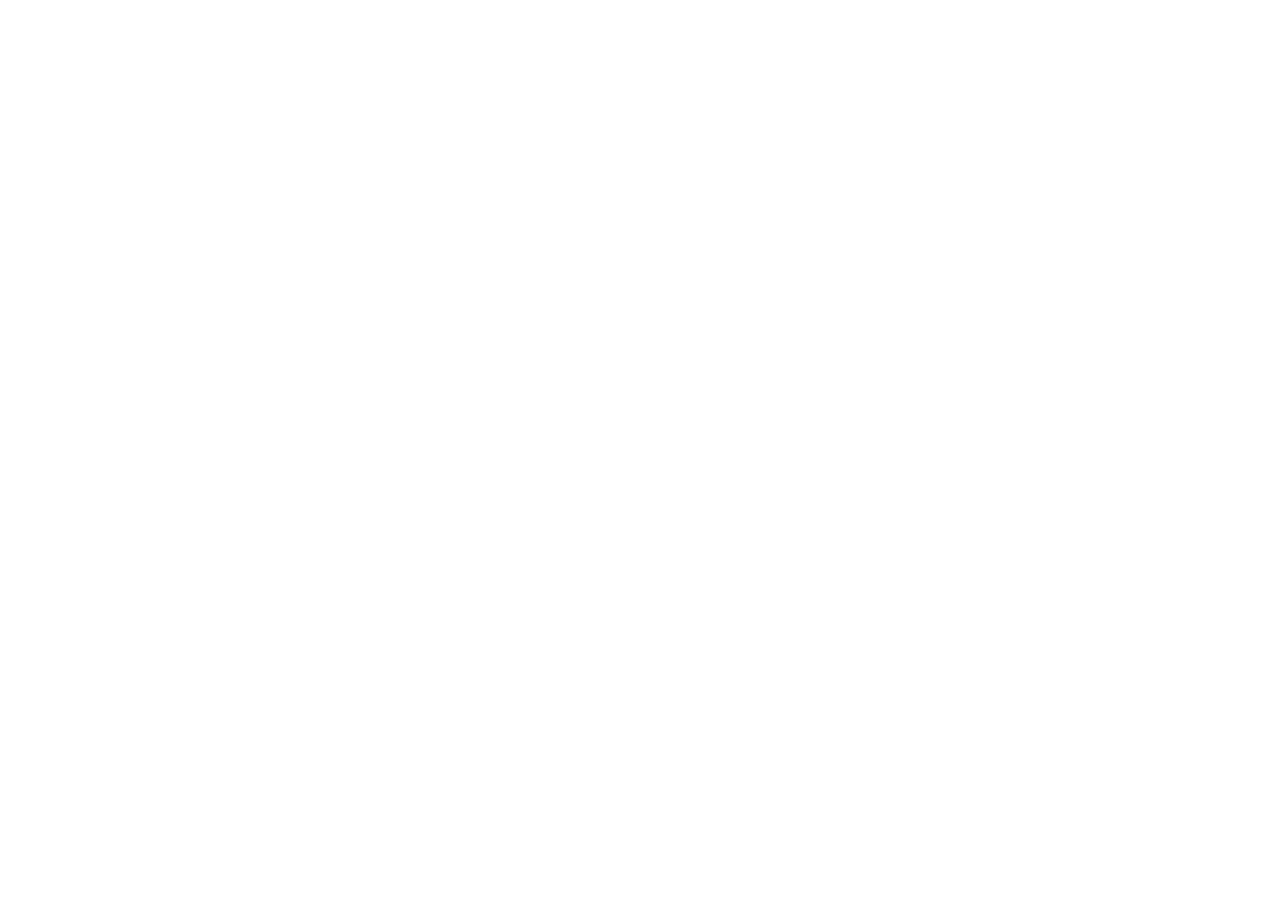
==== soljack/index.html @ 1dd8f04e "feat: add /soljack landing page" ====
<!doctype html>
<html lang="en" class="dark">
  <head>
    <meta charset="UTF-8" />
    <meta name="viewport" content="width=device-width, initial-scale=1" />
    <title>SolJack – Landing</title>
    <script type="module" crossorigin src="/Program Files/Git/soljack/assets/index-CnemPsSN.js"></script>
    <link rel="stylesheet" crossorigin href="/Program Files/Git/soljack/assets/index-BmXfqsQG.css">
  </head>
  <body class="bg-bg text-white">
    <div id="root"></div>
  </body>
</html>
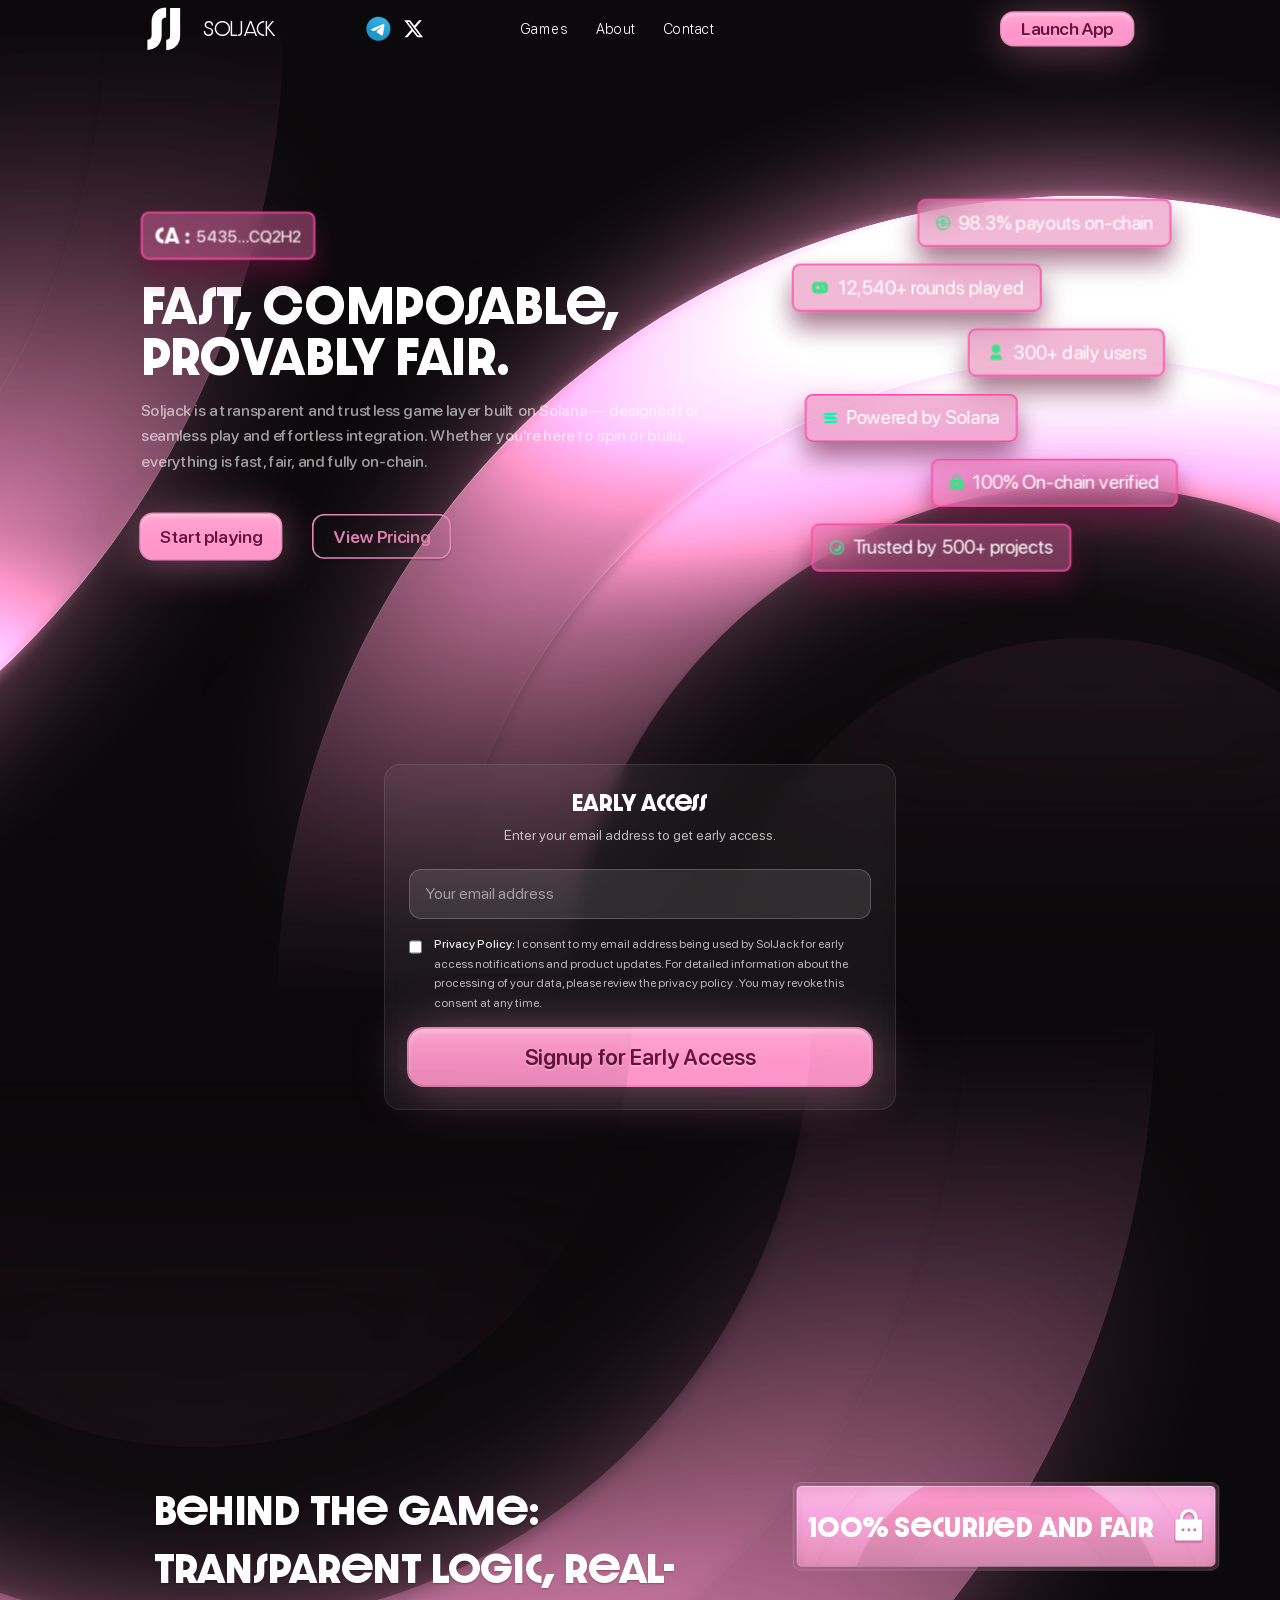
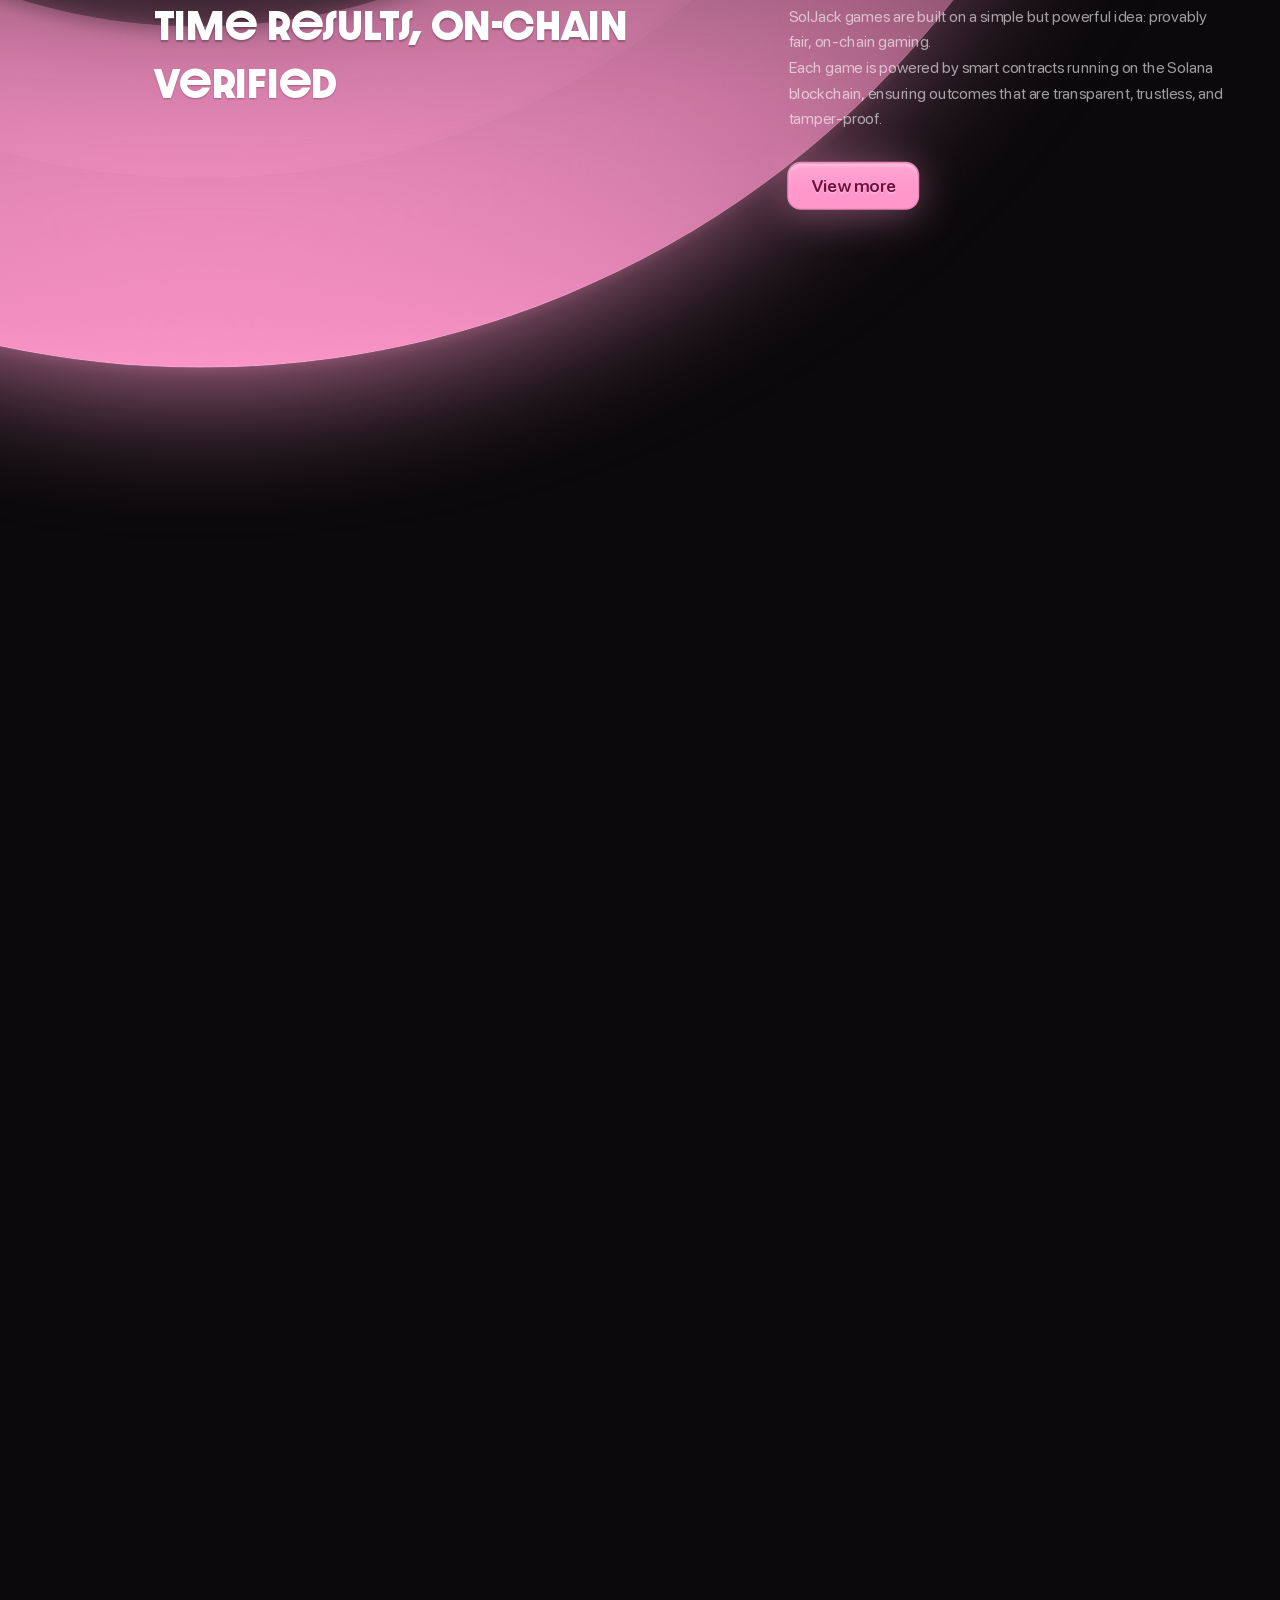
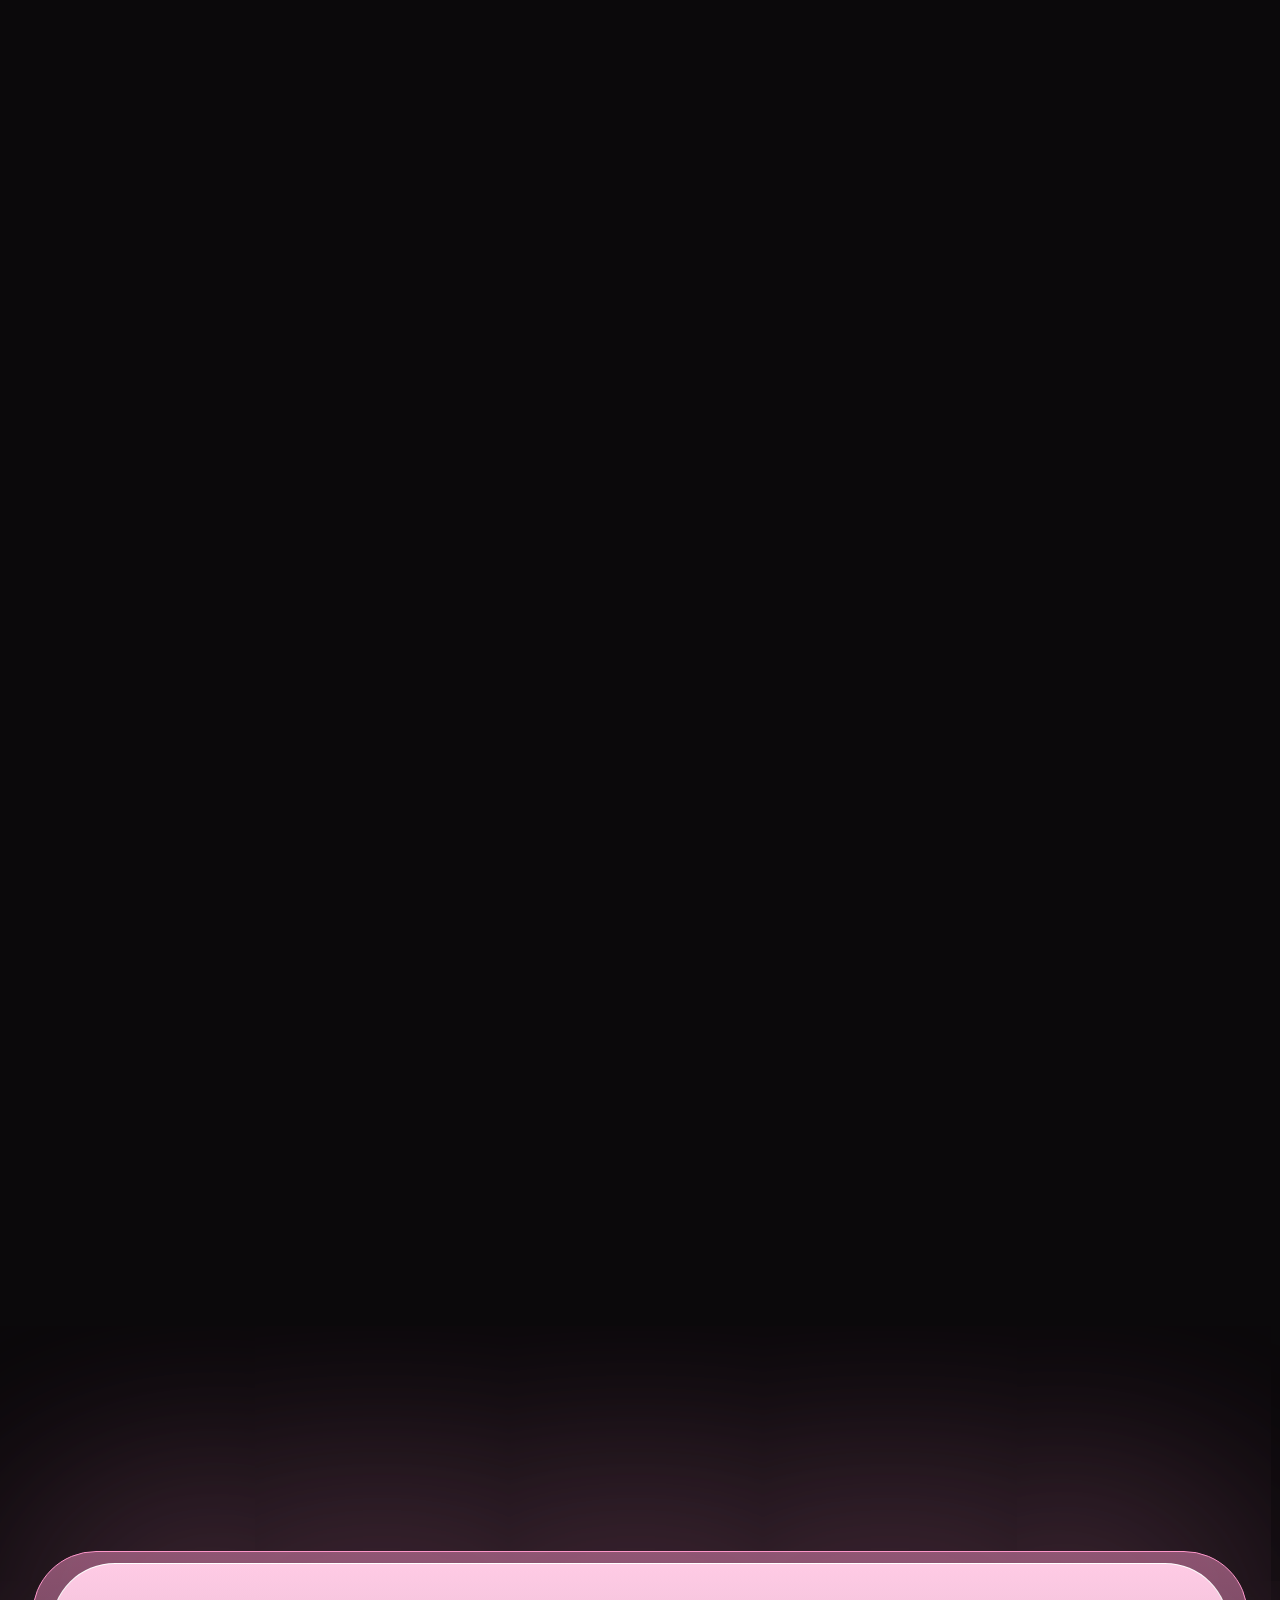
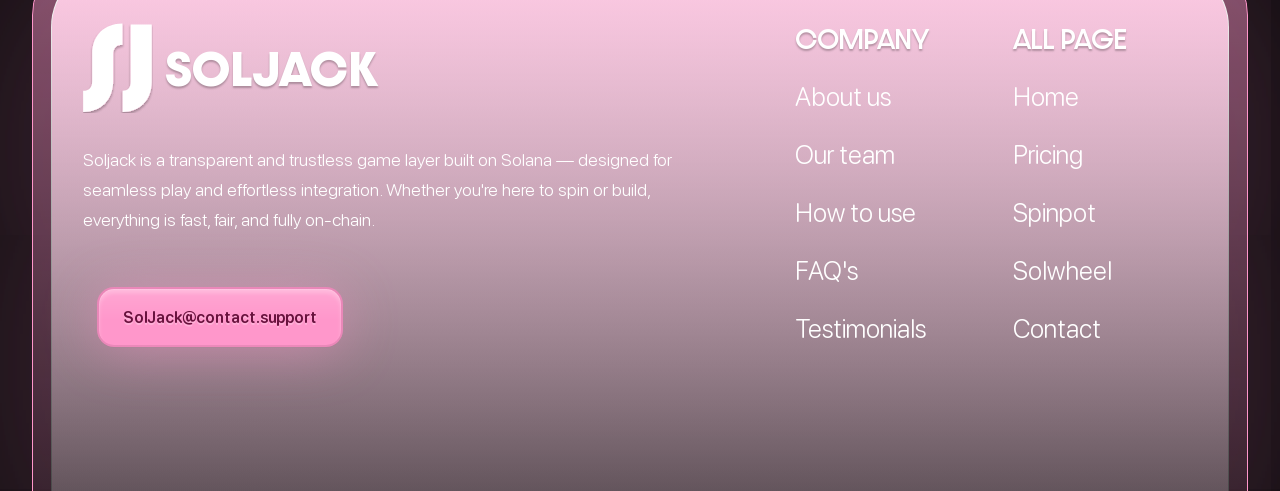
==== commit c83147d0: "fix: correct /soljack asset base path" ====
--- a/soljack/index.html
+++ b/soljack/index.html
@@ -4,8 +4,8 @@
     <meta charset="UTF-8" />
     <meta name="viewport" content="width=device-width, initial-scale=1" />
     <title>SolJack – Landing</title>
-    <script type="module" crossorigin src="/Program Files/Git/soljack/assets/index-CnemPsSN.js"></script>
-    <link rel="stylesheet" crossorigin href="/Program Files/Git/soljack/assets/index-BmXfqsQG.css">
+    <script type="module" crossorigin src="/soljack/assets/index-mHZWBbx3.js"></script>
+    <link rel="stylesheet" crossorigin href="/soljack/assets/index-CQrz8GDz.css">
   </head>
   <body class="bg-bg text-white">
     <div id="root"></div>
--- a/soljack/assets/index-CQrz8GDz.css
+++ b/soljack/assets/index-CQrz8GDz.css
@@ -0,0 +1 @@
+/*! tailwindcss v4.1.12 | MIT License | https://tailwindcss.com */@layer properties{@supports ((-webkit-hyphens:none) and (not (margin-trim:inline))) or ((-moz-orient:inline) and (not (color:rgb(from red r g b)))){*,:before,:after,::backdrop{--tw-translate-x:0;--tw-translate-y:0;--tw-translate-z:0;--tw-rotate-x:initial;--tw-rotate-y:initial;--tw-rotate-z:initial;--tw-skew-x:initial;--tw-skew-y:initial;--tw-space-y-reverse:0;--tw-border-style:solid;--tw-leading:initial;--tw-font-weight:initial;--tw-tracking:initial;--tw-shadow:0 0 #0000;--tw-shadow-color:initial;--tw-shadow-alpha:100%;--tw-inset-shadow:0 0 #0000;--tw-inset-shadow-color:initial;--tw-inset-shadow-alpha:100%;--tw-ring-color:initial;--tw-ring-shadow:0 0 #0000;--tw-inset-ring-color:initial;--tw-inset-ring-shadow:0 0 #0000;--tw-ring-inset:initial;--tw-ring-offset-width:0px;--tw-ring-offset-color:#fff;--tw-ring-offset-shadow:0 0 #0000;--tw-outline-style:solid;--tw-blur:initial;--tw-brightness:initial;--tw-contrast:initial;--tw-grayscale:initial;--tw-hue-rotate:initial;--tw-invert:initial;--tw-opacity:initial;--tw-saturate:initial;--tw-sepia:initial;--tw-drop-shadow:initial;--tw-drop-shadow-color:initial;--tw-drop-shadow-alpha:100%;--tw-drop-shadow-size:initial;--tw-backdrop-blur:initial;--tw-backdrop-brightness:initial;--tw-backdrop-contrast:initial;--tw-backdrop-grayscale:initial;--tw-backdrop-hue-rotate:initial;--tw-backdrop-invert:initial;--tw-backdrop-opacity:initial;--tw-backdrop-saturate:initial;--tw-backdrop-sepia:initial;--tw-duration:initial;--tw-ease:initial;--tw-scale-x:1;--tw-scale-y:1;--tw-scale-z:1}}}@layer theme{:root,:host{--font-sans:ui-sans-serif,system-ui,sans-serif,"Apple Color Emoji","Segoe UI Emoji","Segoe UI Symbol","Noto Color Emoji";--font-mono:ui-monospace,SFMono-Regular,Menlo,Monaco,Consolas,"Liberation Mono","Courier New",monospace;--color-red-400:oklch(70.4% .191 22.216);--color-red-500:oklch(63.7% .237 25.331);--color-blue-400:oklch(70.7% .165 254.624);--color-pink-100:oklch(94.8% .028 342.258);--color-pink-200:oklch(89.9% .061 343.231);--color-pink-300:oklch(82.3% .12 346.018);--color-pink-400:oklch(71.8% .202 349.761);--color-pink-500:oklch(65.6% .241 354.308);--color-gray-300:oklch(87.2% .01 258.338);--color-black:#000;--color-white:#fff;--spacing:.25rem;--container-lg:32rem;--container-7xl:80rem;--text-xs:.75rem;--text-xs--line-height:calc(1/.75);--text-sm:.875rem;--text-sm--line-height:calc(1.25/.875);--text-base:1rem;--text-base--line-height: 1.5 ;--text-lg:1.125rem;--text-lg--line-height:calc(1.75/1.125);--text-xl:1.25rem;--text-xl--line-height:calc(1.75/1.25);--font-weight-light:300;--font-weight-normal:400;--font-weight-medium:500;--font-weight-semibold:600;--font-weight-bold:700;--leading-tight:1.25;--leading-relaxed:1.625;--radius-lg:.5rem;--radius-xl:.75rem;--radius-2xl:1rem;--ease-out:cubic-bezier(0,0,.2,1);--ease-in-out:cubic-bezier(.4,0,.2,1);--animate-spin:spin 1s linear infinite;--blur-sm:8px;--blur-md:12px;--default-transition-duration:.15s;--default-transition-timing-function:cubic-bezier(.4,0,.2,1);--default-font-family:var(--font-sans);--default-mono-font-family:var(--font-mono)}}@layer base{*,:after,:before,::backdrop{box-sizing:border-box;border:0 solid;margin:0;padding:0}::file-selector-button{box-sizing:border-box;border:0 solid;margin:0;padding:0}html,:host{-webkit-text-size-adjust:100%;-moz-tab-size:4;-o-tab-size:4;tab-size:4;line-height:1.5;font-family:var(--default-font-family,ui-sans-serif,system-ui,sans-serif,"Apple Color Emoji","Segoe UI Emoji","Segoe UI Symbol","Noto Color Emoji");font-feature-settings:var(--default-font-feature-settings,normal);font-variation-settings:var(--default-font-variation-settings,normal);-webkit-tap-highlight-color:transparent}hr{height:0;color:inherit;border-top-width:1px}abbr:where([title]){-webkit-text-decoration:underline dotted;text-decoration:underline dotted}h1,h2,h3,h4,h5,h6{font-size:inherit;font-weight:inherit}a{color:inherit;-webkit-text-decoration:inherit;text-decoration:inherit}b,strong{font-weight:bolder}code,kbd,samp,pre{font-family:var(--default-mono-font-family,ui-monospace,SFMono-Regular,Menlo,Monaco,Consolas,"Liberation Mono","Courier New",monospace);font-feature-settings:var(--default-mono-font-feature-settings,normal);font-variation-settings:var(--default-mono-font-variation-settings,normal);font-size:1em}small{font-size:80%}sub,sup{vertical-align:baseline;font-size:75%;line-height:0;position:relative}sub{bottom:-.25em}sup{top:-.5em}table{text-indent:0;border-color:inherit;border-collapse:collapse}:-moz-focusring{outline:auto}progress{vertical-align:baseline}summary{display:list-item}ol,ul,menu{list-style:none}img,svg,video,canvas,audio,iframe,embed,object{vertical-align:middle;display:block}img,video{max-width:100%;height:auto}button,input,select,optgroup,textarea{font:inherit;font-feature-settings:inherit;font-variation-settings:inherit;letter-spacing:inherit;color:inherit;opacity:1;background-color:#0000;border-radius:0}::file-selector-button{font:inherit;font-feature-settings:inherit;font-variation-settings:inherit;letter-spacing:inherit;color:inherit;opacity:1;background-color:#0000;border-radius:0}:where(select:is([multiple],[size])) optgroup{font-weight:bolder}:where(select:is([multiple],[size])) optgroup option{padding-inline-start:20px}::file-selector-button{margin-inline-end:4px}::-moz-placeholder{opacity:1}::placeholder{opacity:1}@supports (not (-webkit-appearance:-apple-pay-button)) or (contain-intrinsic-size:1px){::-moz-placeholder{color:currentColor}::placeholder{color:currentColor}@supports (color:color-mix(in lab,red,red)){::-moz-placeholder{color:color-mix(in oklab,currentcolor 50%,transparent)}::placeholder{color:color-mix(in oklab,currentcolor 50%,transparent)}}}textarea{resize:vertical}::-webkit-search-decoration{-webkit-appearance:none}::-webkit-date-and-time-value{min-height:1lh;text-align:inherit}::-webkit-datetime-edit{display:inline-flex}::-webkit-datetime-edit-fields-wrapper{padding:0}::-webkit-datetime-edit{padding-block:0}::-webkit-datetime-edit-year-field{padding-block:0}::-webkit-datetime-edit-month-field{padding-block:0}::-webkit-datetime-edit-day-field{padding-block:0}::-webkit-datetime-edit-hour-field{padding-block:0}::-webkit-datetime-edit-minute-field{padding-block:0}::-webkit-datetime-edit-second-field{padding-block:0}::-webkit-datetime-edit-millisecond-field{padding-block:0}::-webkit-datetime-edit-meridiem-field{padding-block:0}::-webkit-calendar-picker-indicator{line-height:1}:-moz-ui-invalid{box-shadow:none}button,input:where([type=button],[type=reset],[type=submit]){-webkit-appearance:button;-moz-appearance:button;appearance:button}::file-selector-button{-webkit-appearance:button;-moz-appearance:button;appearance:button}::-webkit-inner-spin-button{height:auto}::-webkit-outer-spin-button{height:auto}[hidden]:where(:not([hidden=until-found])){display:none!important}}@layer components;@layer utilities{.pointer-events-none{pointer-events:none}.absolute{position:absolute}.fixed{position:fixed}.relative{position:relative}.inset-0{inset:calc(var(--spacing)*0)}.top-0{top:calc(var(--spacing)*0)}.top-1\/2{top:50%}.top-\[38\%\]{top:38%}.top-\[72px\]{top:72px}.right-0{right:calc(var(--spacing)*0)}.right-6{right:calc(var(--spacing)*6)}.left-0{left:calc(var(--spacing)*0)}.left-1\/2{left:50%}.left-6{left:calc(var(--spacing)*6)}.isolate{isolation:isolate}.-z-10{z-index:-10}.z-0{z-index:0}.z-10{z-index:10}.z-20{z-index:20}.z-40{z-index:40}.z-50{z-index:50}.z-60{z-index:60}.z-\[99998\]{z-index:99998}.z-\[99999\]{z-index:99999}.order-1{order:1}.order-2{order:2}.container{width:100%}@media (min-width:40rem){.container{max-width:40rem}}@media (min-width:48rem){.container{max-width:48rem}}@media (min-width:64rem){.container{max-width:64rem}}@media (min-width:80rem){.container{max-width:80rem}}@media (min-width:96rem){.container{max-width:96rem}}.mx-auto{margin-inline:auto}.mt-1{margin-top:calc(var(--spacing)*1)}.mt-2{margin-top:calc(var(--spacing)*2)}.mt-3{margin-top:calc(var(--spacing)*3)}.mt-4{margin-top:calc(var(--spacing)*4)}.mt-8{margin-top:calc(var(--spacing)*8)}.mt-12{margin-top:calc(var(--spacing)*12)}.mt-16{margin-top:calc(var(--spacing)*16)}.mt-\[80px\]{margin-top:80px}.mt-auto{margin-top:auto}.mb-0{margin-bottom:calc(var(--spacing)*0)}.mb-2{margin-bottom:calc(var(--spacing)*2)}.mb-3{margin-bottom:calc(var(--spacing)*3)}.mb-4{margin-bottom:calc(var(--spacing)*4)}.mb-6{margin-bottom:calc(var(--spacing)*6)}.mb-8{margin-bottom:calc(var(--spacing)*8)}.mb-\[26px\]{margin-bottom:26px}.ml-0{margin-left:calc(var(--spacing)*0)}.ml-\[80px\]{margin-left:80px}.block{display:block}.flex{display:flex}.grid{display:grid}.hidden{display:none}.inline-flex{display:inline-flex}.\!h-\[40px\]{height:40px!important}.h-0\.5{height:calc(var(--spacing)*.5)}.h-4{height:calc(var(--spacing)*4)}.h-5{height:calc(var(--spacing)*5)}.h-6{height:calc(var(--spacing)*6)}.h-8{height:calc(var(--spacing)*8)}.h-12{height:calc(var(--spacing)*12)}.h-\[36px\]{height:36px}.h-\[56px\]{height:56px}.h-\[60px\]{height:60px}.h-\[clamp\(28px\,5vw\,48px\)\]{height:clamp(28px,5vw,48px)}.h-auto{height:auto}.h-full{height:100%}.min-h-screen{min-height:100vh}.w-4{width:calc(var(--spacing)*4)}.w-5{width:calc(var(--spacing)*5)}.w-6{width:calc(var(--spacing)*6)}.w-12{width:calc(var(--spacing)*12)}.w-\[36px\]{width:36px}.w-\[218px\]{width:218px}.w-\[clamp\(28px\,5vw\,48px\)\]{width:clamp(28px,5vw,48px)}.w-auto{width:auto}.w-full{width:100%}.max-w-7xl{max-width:var(--container-7xl)}.max-w-\[807px\]{max-width:807px}.max-w-\[845px\]{max-width:845px}.max-w-\[1389px\]{max-width:1389px}.max-w-\[1400px\]{max-width:1400px}.max-w-\[1451px\]{max-width:1451px}.max-w-lg{max-width:var(--container-lg)}.max-w-none{max-width:none}.flex-1{flex:1}.flex-shrink-0,.shrink-0{flex-shrink:0}.-translate-x-1\/2{--tw-translate-x: -50% ;translate:var(--tw-translate-x)var(--tw-translate-y)}.-translate-x-2{--tw-translate-x:calc(var(--spacing)*-2);translate:var(--tw-translate-x)var(--tw-translate-y)}.-translate-x-4{--tw-translate-x:calc(var(--spacing)*-4);translate:var(--tw-translate-x)var(--tw-translate-y)}.-translate-x-6{--tw-translate-x:calc(var(--spacing)*-6);translate:var(--tw-translate-x)var(--tw-translate-y)}.-translate-x-8{--tw-translate-x:calc(var(--spacing)*-8);translate:var(--tw-translate-x)var(--tw-translate-y)}.translate-x-0{--tw-translate-x:calc(var(--spacing)*0);translate:var(--tw-translate-x)var(--tw-translate-y)}.translate-x-2{--tw-translate-x:calc(var(--spacing)*2);translate:var(--tw-translate-x)var(--tw-translate-y)}.translate-x-4{--tw-translate-x:calc(var(--spacing)*4);translate:var(--tw-translate-x)var(--tw-translate-y)}.translate-x-6{--tw-translate-x:calc(var(--spacing)*6);translate:var(--tw-translate-x)var(--tw-translate-y)}.translate-x-\[4px\]{--tw-translate-x:4px;translate:var(--tw-translate-x)var(--tw-translate-y)}.-translate-y-1\.5{--tw-translate-y:calc(var(--spacing)*-1.5);translate:var(--tw-translate-x)var(--tw-translate-y)}.-translate-y-1\/2{--tw-translate-y: -50% ;translate:var(--tw-translate-x)var(--tw-translate-y)}.-translate-y-full{--tw-translate-y:-100%;translate:var(--tw-translate-x)var(--tw-translate-y)}.translate-y-0{--tw-translate-y:calc(var(--spacing)*0);translate:var(--tw-translate-x)var(--tw-translate-y)}.translate-y-1\.5{--tw-translate-y:calc(var(--spacing)*1.5);translate:var(--tw-translate-x)var(--tw-translate-y)}.translate-y-12{--tw-translate-y:calc(var(--spacing)*12);translate:var(--tw-translate-x)var(--tw-translate-y)}.translate-y-\[2px\]{--tw-translate-y:2px;translate:var(--tw-translate-x)var(--tw-translate-y)}.translate-y-\[4px\]{--tw-translate-y:4px;translate:var(--tw-translate-x)var(--tw-translate-y)}.-rotate-45{rotate:-45deg}.rotate-45{rotate:45deg}.transform{transform:var(--tw-rotate-x,)var(--tw-rotate-y,)var(--tw-rotate-z,)var(--tw-skew-x,)var(--tw-skew-y,)}.transform-gpu{transform:translateZ(0)var(--tw-rotate-x,)var(--tw-rotate-y,)var(--tw-rotate-z,)var(--tw-skew-x,)var(--tw-skew-y,)}.animate-spin{animation:var(--animate-spin)}.cursor-pointer{cursor:pointer}.resize{resize:both}.grid-cols-1{grid-template-columns:repeat(1,minmax(0,1fr))}.grid-cols-2{grid-template-columns:repeat(2,minmax(0,1fr))}.flex-col{flex-direction:column}.flex-row{flex-direction:row}.flex-wrap{flex-wrap:wrap}.place-items-center{place-items:center}.items-center{align-items:center}.items-start{align-items:flex-start}.items-stretch{align-items:stretch}.justify-between{justify-content:space-between}.justify-center{justify-content:center}.justify-end{justify-content:flex-end}.justify-start{justify-content:flex-start}.gap-2{gap:calc(var(--spacing)*2)}.gap-3{gap:calc(var(--spacing)*3)}.gap-4{gap:calc(var(--spacing)*4)}.gap-6{gap:calc(var(--spacing)*6)}.gap-8{gap:calc(var(--spacing)*8)}.gap-\[5px\]{gap:5px}.gap-\[8px\]{gap:8px}.gap-\[10px\]{gap:10px}.gap-\[26px\]{gap:26px}.gap-\[60px\]{gap:60px}:where(.space-y-1>:not(:last-child)){--tw-space-y-reverse:0;margin-block-start:calc(calc(var(--spacing)*1)*var(--tw-space-y-reverse));margin-block-end:calc(calc(var(--spacing)*1)*calc(1 - var(--tw-space-y-reverse)))}:where(.space-y-4>:not(:last-child)){--tw-space-y-reverse:0;margin-block-start:calc(calc(var(--spacing)*4)*var(--tw-space-y-reverse));margin-block-end:calc(calc(var(--spacing)*4)*calc(1 - var(--tw-space-y-reverse)))}:where(.space-y-6>:not(:last-child)){--tw-space-y-reverse:0;margin-block-start:calc(calc(var(--spacing)*6)*var(--tw-space-y-reverse));margin-block-end:calc(calc(var(--spacing)*6)*calc(1 - var(--tw-space-y-reverse)))}.gap-x-4{-moz-column-gap:calc(var(--spacing)*4);column-gap:calc(var(--spacing)*4)}.gap-y-2{row-gap:calc(var(--spacing)*2)}.overflow-hidden{overflow:hidden}.overflow-visible{overflow:visible}.overflow-x-hidden{overflow-x:hidden}.\!rounded-\[15px\]{border-radius:15px!important}.rounded{border-radius:.25rem}.rounded-2xl{border-radius:var(--radius-2xl)}.rounded-\[10px\]{border-radius:10px}.rounded-\[12px\]{border-radius:12px}.rounded-\[14px\]{border-radius:14px}.rounded-\[15px\]{border-radius:15px}.rounded-\[20px\]{border-radius:20px}.rounded-\[32px\]{border-radius:32px}.rounded-full{border-radius:3.40282e38px}.rounded-lg{border-radius:var(--radius-lg)}.rounded-xl{border-radius:var(--radius-xl)}.border{border-style:var(--tw-border-style);border-width:1px}.border-2{border-style:var(--tw-border-style);border-width:2px}.border-t{border-top-style:var(--tw-border-style);border-top-width:1px}.border-\[rgba\(230\,134\,182\,1\)\]{border-color:#e686b6}.border-pink-500\/20{border-color:#f6339a33}@supports (color:color-mix(in lab,red,red)){.border-pink-500\/20{border-color:color-mix(in oklab,var(--color-pink-500)20%,transparent)}}.border-red-500\/20{border-color:#fb2c3633}@supports (color:color-mix(in lab,red,red)){.border-red-500\/20{border-color:color-mix(in oklab,var(--color-red-500)20%,transparent)}}.border-white\/10{border-color:#ffffff1a}@supports (color:color-mix(in lab,red,red)){.border-white\/10{border-color:color-mix(in oklab,var(--color-white)10%,transparent)}}.border-white\/20{border-color:#fff3}@supports (color:color-mix(in lab,red,red)){.border-white\/20{border-color:color-mix(in oklab,var(--color-white)20%,transparent)}}.border-white\/30{border-color:#ffffff4d}@supports (color:color-mix(in lab,red,red)){.border-white\/30{border-color:color-mix(in oklab,var(--color-white)30%,transparent)}}.bg-\[rgba\(255\,151\,203\,1\)\]{background-color:#ff97cb}.bg-black\/95{background-color:#000000f2}@supports (color:color-mix(in lab,red,red)){.bg-black\/95{background-color:color-mix(in oklab,var(--color-black)95%,transparent)}}.bg-pink-500\/10{background-color:#f6339a1a}@supports (color:color-mix(in lab,red,red)){.bg-pink-500\/10{background-color:color-mix(in oklab,var(--color-pink-500)10%,transparent)}}.bg-pink-500\/20{background-color:#f6339a33}@supports (color:color-mix(in lab,red,red)){.bg-pink-500\/20{background-color:color-mix(in oklab,var(--color-pink-500)20%,transparent)}}.bg-red-500\/10{background-color:#fb2c361a}@supports (color:color-mix(in lab,red,red)){.bg-red-500\/10{background-color:color-mix(in oklab,var(--color-red-500)10%,transparent)}}.bg-transparent{background-color:#0000}.bg-white{background-color:var(--color-white)}.bg-white\/5{background-color:#ffffff0d}@supports (color:color-mix(in lab,red,red)){.bg-white\/5{background-color:color-mix(in oklab,var(--color-white)5%,transparent)}}.bg-white\/10{background-color:#ffffff1a}@supports (color:color-mix(in lab,red,red)){.bg-white\/10{background-color:color-mix(in oklab,var(--color-white)10%,transparent)}}.bg-\[radial-gradient\(circle_at_center\,rgba\(255\,255\,255\,0\.06\)_0\%\,transparent_100\%\)\]{background-image:radial-gradient(circle,#ffffff0f,#0000)}.bg-cover{background-size:cover}.bg-center{background-position:50%}.object-contain{-o-object-fit:contain;object-fit:contain}.p-2{padding:calc(var(--spacing)*2)}.p-3{padding:calc(var(--spacing)*3)}.p-4{padding:calc(var(--spacing)*4)}.p-6{padding:calc(var(--spacing)*6)}.p-\[1px\]{padding:1px}.\!px-6{padding-inline:calc(var(--spacing)*6)!important}.px-4{padding-inline:calc(var(--spacing)*4)}.px-6{padding-inline:calc(var(--spacing)*6)}.px-\[21px\]{padding-inline:21px}.px-\[24px\]{padding-inline:24px}.\!py-0{padding-block:calc(var(--spacing)*0)!important}.py-3{padding-block:calc(var(--spacing)*3)}.py-4{padding-block:calc(var(--spacing)*4)}.py-8{padding-block:calc(var(--spacing)*8)}.py-16{padding-block:calc(var(--spacing)*16)}.py-\[13px\]{padding-block:13px}.pt-4{padding-top:calc(var(--spacing)*4)}.pt-\[clamp\(120px\,20vh\,200px\)\]{padding-top:clamp(120px,20vh,200px)}.pb-4{padding-bottom:calc(var(--spacing)*4)}.pb-16{padding-bottom:calc(var(--spacing)*16)}.pl-4{padding-left:calc(var(--spacing)*4)}.text-center{text-align:center}.font-\[\'Dazzle_Unicase\'\,ui-rounded\,system-ui\]{font-family:Dazzle Unicase,ui-rounded,system-ui}.font-\[\'Dazzle_Unicase\'\]{font-family:Dazzle Unicase}.font-\[\'SF_Pro_Rounded\'\,ui-rounded\,system-ui\]{font-family:SF Pro Rounded,ui-rounded,system-ui}.text-lg{font-size:var(--text-lg);line-height:var(--tw-leading,var(--text-lg--line-height))}.text-sm{font-size:var(--text-sm);line-height:var(--tw-leading,var(--text-sm--line-height))}.text-xl{font-size:var(--text-xl);line-height:var(--tw-leading,var(--text-xl--line-height))}.text-xs{font-size:var(--text-xs);line-height:var(--tw-leading,var(--text-xs--line-height))}.text-\[18px\]{font-size:18px}.text-\[20px\]{font-size:20px}.leading-8{--tw-leading:calc(var(--spacing)*8);line-height:calc(var(--spacing)*8)}.leading-\[1\.2\]{--tw-leading:1.2;line-height:1.2}.leading-\[20px\]{--tw-leading:20px;line-height:20px}.leading-none{--tw-leading:1;line-height:1}.leading-relaxed{--tw-leading:var(--leading-relaxed);line-height:var(--leading-relaxed)}.leading-tight{--tw-leading:var(--leading-tight);line-height:var(--leading-tight)}.font-\[700\]{--tw-font-weight:700;font-weight:700}.font-bold{--tw-font-weight:var(--font-weight-bold);font-weight:var(--font-weight-bold)}.font-light{--tw-font-weight:var(--font-weight-light);font-weight:var(--font-weight-light)}.font-medium{--tw-font-weight:var(--font-weight-medium);font-weight:var(--font-weight-medium)}.font-normal{--tw-font-weight:var(--font-weight-normal);font-weight:var(--font-weight-normal)}.font-semibold{--tw-font-weight:var(--font-weight-semibold);font-weight:var(--font-weight-semibold)}.tracking-\[-0\.006em\]{--tw-tracking:-.006em;letter-spacing:-.006em}.whitespace-nowrap{white-space:nowrap}.text-\[rgba\(159\,150\,255\,1\)\]{color:#9f96ff}.text-\[rgba\(173\,72\,185\,1\)\]{color:#ad48b9}.text-\[rgba\(222\,130\,176\,1\)\]{color:#de82b0}.text-current{color:currentColor}.text-pink-400{color:var(--color-pink-400)}.text-red-400{color:var(--color-red-400)}.text-white{color:var(--color-white)}.text-white\/60{color:#fff9}@supports (color:color-mix(in lab,red,red)){.text-white\/60{color:color-mix(in oklab,var(--color-white)60%,transparent)}}.text-white\/70{color:#ffffffb3}@supports (color:color-mix(in lab,red,red)){.text-white\/70{color:color-mix(in oklab,var(--color-white)70%,transparent)}}.text-white\/80{color:#fffc}@supports (color:color-mix(in lab,red,red)){.text-white\/80{color:color-mix(in oklab,var(--color-white)80%,transparent)}}.text-white\/90{color:#ffffffe6}@supports (color:color-mix(in lab,red,red)){.text-white\/90{color:color-mix(in oklab,var(--color-white)90%,transparent)}}.underline{text-decoration-line:underline}.placeholder-white\/50::-moz-placeholder{color:#ffffff80}.placeholder-white\/50::placeholder{color:#ffffff80}@supports (color:color-mix(in lab,red,red)){.placeholder-white\/50::-moz-placeholder{color:color-mix(in oklab,var(--color-white)50%,transparent)}.placeholder-white\/50::placeholder{color:color-mix(in oklab,var(--color-white)50%,transparent)}}.opacity-0{opacity:0}.opacity-25{opacity:.25}.opacity-60{opacity:.6}.opacity-75{opacity:.75}.opacity-90{opacity:.9}.opacity-100{opacity:1}.shadow-\[0px_1px_2px_rgba\(27\,28\,29\,0\.48\)\]{--tw-shadow:0px 1px 2px var(--tw-shadow-color,#1b1c1d7a);box-shadow:var(--tw-inset-shadow),var(--tw-inset-ring-shadow),var(--tw-ring-offset-shadow),var(--tw-ring-shadow),var(--tw-shadow)}.shadow-\[0px_4px_20px_rgba\(255\,151\,203\,0\.4\)\]{--tw-shadow:0px 4px 20px var(--tw-shadow-color,#ff97cb66);box-shadow:var(--tw-inset-shadow),var(--tw-inset-ring-shadow),var(--tw-ring-offset-shadow),var(--tw-ring-shadow),var(--tw-shadow)}.ring{--tw-ring-shadow:var(--tw-ring-inset,)0 0 0 calc(1px + var(--tw-ring-offset-width))var(--tw-ring-color,currentcolor);box-shadow:var(--tw-inset-shadow),var(--tw-inset-ring-shadow),var(--tw-ring-offset-shadow),var(--tw-ring-shadow),var(--tw-shadow)}.\[outline\:1\.5px_solid_rgba\(255\,255\,255\,0\.14\)\]{outline:1.5px solid #ffffff24}.outline{outline-style:var(--tw-outline-style);outline-width:1px}.outline-offset-\[-1px\]{outline-offset:-1px}.blur{--tw-blur:blur(8px);filter:var(--tw-blur,)var(--tw-brightness,)var(--tw-contrast,)var(--tw-grayscale,)var(--tw-hue-rotate,)var(--tw-invert,)var(--tw-saturate,)var(--tw-sepia,)var(--tw-drop-shadow,)}.drop-shadow-\[0_3px_20px_rgba\(0\,0\,0\,0\.25\)\]{--tw-drop-shadow-size:drop-shadow(0 3px 20px var(--tw-drop-shadow-color,#00000040));--tw-drop-shadow:var(--tw-drop-shadow-size);filter:var(--tw-blur,)var(--tw-brightness,)var(--tw-contrast,)var(--tw-grayscale,)var(--tw-hue-rotate,)var(--tw-invert,)var(--tw-saturate,)var(--tw-sepia,)var(--tw-drop-shadow,)}.filter{filter:var(--tw-blur,)var(--tw-brightness,)var(--tw-contrast,)var(--tw-grayscale,)var(--tw-hue-rotate,)var(--tw-invert,)var(--tw-saturate,)var(--tw-sepia,)var(--tw-drop-shadow,)}.backdrop-blur-md{--tw-backdrop-blur:blur(var(--blur-md));-webkit-backdrop-filter:var(--tw-backdrop-blur,)var(--tw-backdrop-brightness,)var(--tw-backdrop-contrast,)var(--tw-backdrop-grayscale,)var(--tw-backdrop-hue-rotate,)var(--tw-backdrop-invert,)var(--tw-backdrop-opacity,)var(--tw-backdrop-saturate,)var(--tw-backdrop-sepia,);backdrop-filter:var(--tw-backdrop-blur,)var(--tw-backdrop-brightness,)var(--tw-backdrop-contrast,)var(--tw-backdrop-grayscale,)var(--tw-backdrop-hue-rotate,)var(--tw-backdrop-invert,)var(--tw-backdrop-opacity,)var(--tw-backdrop-saturate,)var(--tw-backdrop-sepia,)}.backdrop-blur-sm{--tw-backdrop-blur:blur(var(--blur-sm));-webkit-backdrop-filter:var(--tw-backdrop-blur,)var(--tw-backdrop-brightness,)var(--tw-backdrop-contrast,)var(--tw-backdrop-grayscale,)var(--tw-backdrop-hue-rotate,)var(--tw-backdrop-invert,)var(--tw-backdrop-opacity,)var(--tw-backdrop-saturate,)var(--tw-backdrop-sepia,);backdrop-filter:var(--tw-backdrop-blur,)var(--tw-backdrop-brightness,)var(--tw-backdrop-contrast,)var(--tw-backdrop-grayscale,)var(--tw-backdrop-hue-rotate,)var(--tw-backdrop-invert,)var(--tw-backdrop-opacity,)var(--tw-backdrop-saturate,)var(--tw-backdrop-sepia,)}.transition-all{transition-property:all;transition-timing-function:var(--tw-ease,var(--default-transition-timing-function));transition-duration:var(--tw-duration,var(--default-transition-duration))}.transition-colors{transition-property:color,background-color,border-color,outline-color,text-decoration-color,fill,stroke,--tw-gradient-from,--tw-gradient-via,--tw-gradient-to;transition-timing-function:var(--tw-ease,var(--default-transition-timing-function));transition-duration:var(--tw-duration,var(--default-transition-duration))}.transition-opacity{transition-property:opacity;transition-timing-function:var(--tw-ease,var(--default-transition-timing-function));transition-duration:var(--tw-duration,var(--default-transition-duration))}.transition-transform{transition-property:transform,translate,scale,rotate;transition-timing-function:var(--tw-ease,var(--default-transition-timing-function));transition-duration:var(--tw-duration,var(--default-transition-duration))}.duration-200{--tw-duration:.2s;transition-duration:.2s}.duration-300{--tw-duration:.3s;transition-duration:.3s}.duration-500{--tw-duration:.5s;transition-duration:.5s}.duration-700{--tw-duration:.7s;transition-duration:.7s}.duration-1000{--tw-duration:1s;transition-duration:1s}.ease-in-out{--tw-ease:var(--ease-in-out);transition-timing-function:var(--ease-in-out)}.ease-out{--tw-ease:var(--ease-out);transition-timing-function:var(--ease-out)}.will-change-transform{will-change:transform}.select-none{-webkit-user-select:none;-moz-user-select:none;user-select:none}@media (hover:hover){.group-hover\:-translate-x-2:is(:where(.group):hover *){--tw-translate-x:calc(var(--spacing)*-2);translate:var(--tw-translate-x)var(--tw-translate-y)}.group-hover\:-translate-x-14:is(:where(.group):hover *){--tw-translate-x:calc(var(--spacing)*-14);translate:var(--tw-translate-x)var(--tw-translate-y)}.group-hover\:translate-x-2:is(:where(.group):hover *){--tw-translate-x:calc(var(--spacing)*2);translate:var(--tw-translate-x)var(--tw-translate-y)}.group-hover\:translate-x-3:is(:where(.group):hover *){--tw-translate-x:calc(var(--spacing)*3);translate:var(--tw-translate-x)var(--tw-translate-y)}.group-hover\:-translate-y-2:is(:where(.group):hover *){--tw-translate-y:calc(var(--spacing)*-2);translate:var(--tw-translate-x)var(--tw-translate-y)}.group-hover\:-translate-y-3:is(:where(.group):hover *){--tw-translate-y:calc(var(--spacing)*-3);translate:var(--tw-translate-x)var(--tw-translate-y)}.group-hover\:scale-102:is(:where(.group):hover *){--tw-scale-x:102%;--tw-scale-y:102%;--tw-scale-z:102%;scale:var(--tw-scale-x)var(--tw-scale-y)}.group-hover\:scale-105:is(:where(.group):hover *){--tw-scale-x:105%;--tw-scale-y:105%;--tw-scale-z:105%;scale:var(--tw-scale-x)var(--tw-scale-y)}.group-hover\:scale-110:is(:where(.group):hover *){--tw-scale-x:110%;--tw-scale-y:110%;--tw-scale-z:110%;scale:var(--tw-scale-x)var(--tw-scale-y)}.group-hover\:rotate-12:is(:where(.group):hover *){rotate:12deg}.group-hover\:bg-\[radial-gradient\(circle_at_center\,rgba\(255\,151\,203\,0\.12\)_0\%\,transparent_100\%\)\]:is(:where(.group):hover *){background-image:radial-gradient(circle,#ff97cb1f,#0000)}.group-hover\:text-pink-100:is(:where(.group):hover *){color:var(--color-pink-100)}.group-hover\:text-pink-200:is(:where(.group):hover *){color:var(--color-pink-200)}.group-hover\:text-pink-300:is(:where(.group):hover *){color:var(--color-pink-300)}.group-hover\:opacity-100:is(:where(.group):hover *){opacity:1}.group-hover\:shadow-\[0_20px_40px_rgba\(255\,151\,203\,0\.3\)\]:is(:where(.group):hover *){--tw-shadow:0 20px 40px var(--tw-shadow-color,#ff97cb4d);box-shadow:var(--tw-inset-shadow),var(--tw-inset-ring-shadow),var(--tw-ring-offset-shadow),var(--tw-ring-shadow),var(--tw-shadow)}.group-hover\:brightness-110:is(:where(.group):hover *){--tw-brightness:brightness(110%);filter:var(--tw-blur,)var(--tw-brightness,)var(--tw-contrast,)var(--tw-grayscale,)var(--tw-hue-rotate,)var(--tw-invert,)var(--tw-saturate,)var(--tw-sepia,)var(--tw-drop-shadow,)}.group-hover\:drop-shadow-\[0_2px_8px_rgba\(255\,151\,203\,0\.6\)\]:is(:where(.group):hover *){--tw-drop-shadow-size:drop-shadow(0 2px 8px var(--tw-drop-shadow-color,#ff97cb99));--tw-drop-shadow:var(--tw-drop-shadow-size);filter:var(--tw-blur,)var(--tw-brightness,)var(--tw-contrast,)var(--tw-grayscale,)var(--tw-hue-rotate,)var(--tw-invert,)var(--tw-saturate,)var(--tw-sepia,)var(--tw-drop-shadow,)}.group-hover\:drop-shadow-\[0_10px_20px_rgba\(255\,151\,203\,0\.4\)\]:is(:where(.group):hover *){--tw-drop-shadow-size:drop-shadow(0 10px 20px var(--tw-drop-shadow-color,#ff97cb66));--tw-drop-shadow:var(--tw-drop-shadow-size);filter:var(--tw-blur,)var(--tw-brightness,)var(--tw-contrast,)var(--tw-grayscale,)var(--tw-hue-rotate,)var(--tw-invert,)var(--tw-saturate,)var(--tw-sepia,)var(--tw-drop-shadow,)}.hover\:translate-x-2:hover{--tw-translate-x:calc(var(--spacing)*2);translate:var(--tw-translate-x)var(--tw-translate-y)}.hover\:-translate-y-1:hover{--tw-translate-y:calc(var(--spacing)*-1);translate:var(--tw-translate-x)var(--tw-translate-y)}.hover\:-translate-y-2:hover{--tw-translate-y:calc(var(--spacing)*-2);translate:var(--tw-translate-x)var(--tw-translate-y)}.hover\:scale-105:hover{--tw-scale-x:105%;--tw-scale-y:105%;--tw-scale-z:105%;scale:var(--tw-scale-x)var(--tw-scale-y)}.hover\:scale-110:hover{--tw-scale-x:110%;--tw-scale-y:110%;--tw-scale-z:110%;scale:var(--tw-scale-x)var(--tw-scale-y)}.hover\:gap-8:hover{gap:calc(var(--spacing)*8)}.hover\:border-pink-400:hover{border-color:var(--color-pink-400)}.hover\:bg-pink-500\/10:hover{background-color:#f6339a1a}@supports (color:color-mix(in lab,red,red)){.hover\:bg-pink-500\/10:hover{background-color:color-mix(in oklab,var(--color-pink-500)10%,transparent)}}.hover\:bg-white\/10:hover{background-color:#ffffff1a}@supports (color:color-mix(in lab,red,red)){.hover\:bg-white\/10:hover{background-color:color-mix(in oklab,var(--color-white)10%,transparent)}}.hover\:text-blue-400:hover{color:var(--color-blue-400)}.hover\:text-gray-300:hover{color:var(--color-gray-300)}.hover\:text-pink-100:hover{color:var(--color-pink-100)}.hover\:text-pink-200:hover{color:var(--color-pink-200)}.hover\:text-pink-300:hover{color:var(--color-pink-300)}.hover\:shadow-2xl:hover{--tw-shadow:0 25px 50px -12px var(--tw-shadow-color,#00000040);box-shadow:var(--tw-inset-shadow),var(--tw-inset-ring-shadow),var(--tw-ring-offset-shadow),var(--tw-ring-shadow),var(--tw-shadow)}.hover\:shadow-\[0_10px_30px_rgba\(255\,151\,203\,0\.3\)\]:hover{--tw-shadow:0 10px 30px var(--tw-shadow-color,#ff97cb4d);box-shadow:var(--tw-inset-shadow),var(--tw-inset-ring-shadow),var(--tw-ring-offset-shadow),var(--tw-ring-shadow),var(--tw-shadow)}.hover\:shadow-\[0_15px_40px_rgba\(255\,151\,203\,0\.4\)\]:hover{--tw-shadow:0 15px 40px var(--tw-shadow-color,#ff97cb66);box-shadow:var(--tw-inset-shadow),var(--tw-inset-ring-shadow),var(--tw-ring-offset-shadow),var(--tw-ring-shadow),var(--tw-shadow)}.hover\:shadow-lg:hover{--tw-shadow:0 10px 15px -3px var(--tw-shadow-color,#0000001a),0 4px 6px -4px var(--tw-shadow-color,#0000001a);box-shadow:var(--tw-inset-shadow),var(--tw-inset-ring-shadow),var(--tw-ring-offset-shadow),var(--tw-ring-shadow),var(--tw-shadow)}.hover\:shadow-pink-500\/25:hover{--tw-shadow-color:#f6339a40}@supports (color:color-mix(in lab,red,red)){.hover\:shadow-pink-500\/25:hover{--tw-shadow-color:color-mix(in oklab,color-mix(in oklab,var(--color-pink-500)25%,transparent)var(--tw-shadow-alpha),transparent)}}.hover\:shadow-pink-500\/50:hover{--tw-shadow-color:#f6339a80}@supports (color:color-mix(in lab,red,red)){.hover\:shadow-pink-500\/50:hover{--tw-shadow-color:color-mix(in oklab,color-mix(in oklab,var(--color-pink-500)50%,transparent)var(--tw-shadow-alpha),transparent)}}.hover\:brightness-110:hover{--tw-brightness:brightness(110%);filter:var(--tw-blur,)var(--tw-brightness,)var(--tw-contrast,)var(--tw-grayscale,)var(--tw-hue-rotate,)var(--tw-invert,)var(--tw-saturate,)var(--tw-sepia,)var(--tw-drop-shadow,)}.hover\:brightness-125:hover{--tw-brightness:brightness(125%);filter:var(--tw-blur,)var(--tw-brightness,)var(--tw-contrast,)var(--tw-grayscale,)var(--tw-hue-rotate,)var(--tw-invert,)var(--tw-saturate,)var(--tw-sepia,)var(--tw-drop-shadow,)}}.focus\:border-transparent:focus{border-color:#0000}.focus\:ring-2:focus{--tw-ring-shadow:var(--tw-ring-inset,)0 0 0 calc(2px + var(--tw-ring-offset-width))var(--tw-ring-color,currentcolor);box-shadow:var(--tw-inset-shadow),var(--tw-inset-ring-shadow),var(--tw-ring-offset-shadow),var(--tw-ring-shadow),var(--tw-shadow)}.focus\:ring-pink-400:focus{--tw-ring-color:var(--color-pink-400)}.focus\:outline-none:focus{--tw-outline-style:none;outline-style:none}.active\:translate-y-\[1px\]:active{--tw-translate-y:1px;translate:var(--tw-translate-x)var(--tw-translate-y)}.active\:scale-100:active{--tw-scale-x:100%;--tw-scale-y:100%;--tw-scale-z:100%;scale:var(--tw-scale-x)var(--tw-scale-y)}.disabled\:cursor-not-allowed:disabled{cursor:not-allowed}.disabled\:opacity-50:disabled{opacity:.5}@media (min-width:40rem){.sm\:mt-5{margin-top:calc(var(--spacing)*5)}.sm\:mt-\[50px\]{margin-top:50px}.sm\:mb-6{margin-bottom:calc(var(--spacing)*6)}.sm\:h-6{height:calc(var(--spacing)*6)}.sm\:w-6{width:calc(var(--spacing)*6)}.sm\:w-auto{width:auto}.sm\:max-w-\[161px\]{max-width:161px}.sm\:grid-cols-2{grid-template-columns:repeat(2,minmax(0,1fr))}.sm\:flex-row{flex-direction:row}.sm\:gap-6{gap:calc(var(--spacing)*6)}.sm\:gap-\[39px\]{gap:39px}.sm\:p-6{padding:calc(var(--spacing)*6)}.sm\:px-6{padding-inline:calc(var(--spacing)*6)}.sm\:pl-6{padding-left:calc(var(--spacing)*6)}}@media (min-width:48rem){.md\:mt-\[120px\]{margin-top:120px}.md\:gap-5{gap:calc(var(--spacing)*5)}.md\:gap-6{gap:calc(var(--spacing)*6)}.md\:py-24{padding-block:calc(var(--spacing)*24)}.md\:text-\[22px\]{font-size:22px}.md\:text-\[24px\]{font-size:24px}}@media (min-width:64rem){.lg\:order-1{order:1}.lg\:order-2{order:2}.lg\:mt-4{margin-top:calc(var(--spacing)*4)}.lg\:mt-20{margin-top:calc(var(--spacing)*20)}.lg\:mt-\[23px\]{margin-top:23px}.lg\:mt-\[54px\]{margin-top:54px}.lg\:mt-\[82px\]{margin-top:82px}.lg\:mt-\[160px\]{margin-top:160px}.lg\:mb-0{margin-bottom:calc(var(--spacing)*0)}.lg\:mb-\[30px\]{margin-bottom:30px}.lg\:mb-\[32px\]{margin-bottom:32px}.lg\:mb-\[48px\]{margin-bottom:48px}.lg\:-ml-12{margin-left:calc(var(--spacing)*-12)}.lg\:ml-\[16px\]{margin-left:16px}.lg\:block{display:block}.lg\:flex{display:flex}.lg\:hidden{display:none}.lg\:max-w-\[525px\]{max-width:525px}.lg\:max-w-\[544px\]{max-width:544px}.lg\:max-w-\[650px\]{max-width:650px}.lg\:max-w-\[660px\]{max-width:660px}.lg\:max-w-\[713px\]{max-width:713px}.lg\:max-w-\[782px\]{max-width:782px}.lg\:grid-cols-4{grid-template-columns:repeat(4,minmax(0,1fr))}.lg\:grid-cols-\[65\%_35\%\]{grid-template-columns:65% 35%}.lg\:grid-cols-\[713px_544px\]{grid-template-columns:713px 544px}.lg\:flex-row{flex-direction:row}.lg\:gap-0{gap:calc(var(--spacing)*0)}.lg\:gap-6{gap:calc(var(--spacing)*6)}.lg\:gap-8{gap:calc(var(--spacing)*8)}.lg\:gap-10{gap:calc(var(--spacing)*10)}.lg\:gap-\[50px\]{gap:50px}.lg\:gap-\[54px\]{gap:54px}.lg\:justify-self-end{justify-self:flex-end}.lg\:p-8{padding:calc(var(--spacing)*8)}.lg\:px-8{padding-inline:calc(var(--spacing)*8)}.lg\:py-\[100px\]{padding-block:100px}.lg\:py-\[140px\]{padding-block:140px}.lg\:pb-6{padding-bottom:calc(var(--spacing)*6)}.lg\:text-base{font-size:var(--text-base);line-height:var(--tw-leading,var(--text-base--line-height))}}@media (min-width:80rem){.xl\:flex{display:flex}.xl\:hidden{display:none}.xl\:gap-\[40px\]{gap:40px}.xl\:gap-\[80px\]{gap:80px}}}@font-face{font-family:Dazzle Unicase;src:url(/soljack/assets/DazzleUnicase-Light-BWvjdmUr.woff2)format("woff2");font-weight:300;font-style:normal;font-display:swap}@font-face{font-family:Dazzle Unicase;src:url(/soljack/assets/DazzleUnicase-Medium-Dh09CUAS.woff2)format("woff2");font-weight:500;font-style:normal;font-display:swap}@font-face{font-family:Dazzle Unicase;src:url(/soljack/assets/DazzleUnicase-Thin-BuVKwrFm.woff2)format("woff2");font-weight:100;font-style:normal;font-display:swap}@font-face{font-family:Dazzle Unicase;src:url(/soljack/assets/DazzleUnicase-Bold-Dx8mlKP7.woff2)format("woff2");font-weight:700;font-style:normal;font-display:swap}@font-face{font-family:SF Pro Rounded;src:url(/soljack/assets/SFProRounded-Regular-BU31M6sq.woff2)format("woff2");font-weight:400;font-style:normal;font-display:swap}@font-face{font-family:SF Pro Rounded;src:url(/soljack/assets/SFProRounded-Medium-Cwa6Zkra.woff2)format("woff2");font-weight:500;font-style:normal;font-display:swap}@font-face{font-family:SF Pro Rounded;src:url(/soljack/assets/SFProRounded-Semibold-5s_1AUIM.woff2)format("woff2");font-weight:600;font-style:normal;font-display:swap}@font-face{font-family:SF Pro Rounded;src:url(/soljack/assets/SFProRounded-Bold-CI5a4RMY.woff2)format("woff2");font-weight:700;font-style:normal;font-display:swap}@font-face{font-family:SF Pro Rounded;src:url(/soljack/assets/SFProRounded-Black-BwBQ_6aV.woff2)format("woff2");font-weight:900;font-style:normal;font-display:swap}@font-face{font-family:SF Pro Rounded;src:url(/soljack/assets/SFProRounded-Light-4EZKwFRe.woff2)format("woff2");font-weight:300;font-style:normal;font-display:swap}@font-face{font-family:SF Pro Rounded;src:url(/soljack/assets/SFProRounded-Thin-D4mDHqHc.woff2)format("woff2");font-weight:100;font-style:normal;font-display:swap}@font-face{font-family:SF Pro Rounded;src:url(/soljack/assets/SFProRounded-Ultralight-BX2naY1Q.woff2)format("woff2");font-weight:200;font-style:normal;font-display:swap}@font-face{font-family:SF Pro Rounded;src:url(/soljack/assets/SFProRounded-Heavy-C7pqmoWa.woff2)format("woff2");font-weight:800;font-style:normal;font-display:swap}.font-dazzle{font-family:Dazzle Unicase,Dela Gothic One,system-ui,sans-serif}.font-rounded{font-family:SF Pro Rounded,system-ui,sans-serif}html,body{font-synthesis-weight:none;font-variant-ligatures:none}:root{--bg:11 9 11;--surface:22 17 22;--border:255 255 255;--primary:255 151 203;--primary-fg:0 0 0;--text:255 255 255;--text-muted-a:.6;--shadow-btn:0 5px 53.8px #ff97cb75,0 0 0 2px #e686b6,0 1px 2px #1b1c1d7a,inset 0 4px 4px #ffffff40;--shadow-badge:0 19px 31.9px #68123d96;--badge-blur:18.3px}html.dark body{background:rgb(var(--bg));color:rgb(var(--text))}.stage{margin-inline:auto;padding-inline:24px}.stage-hero{max-width:1459px}.stage-md{max-width:1451px}.vpad-xl{padding-top:140px;padding-bottom:160px}.vpad-lg{padding-top:120px;padding-bottom:140px}.vgap-lg{row-gap:80px}.glass-badge{box-shadow:var(--shadow-badge);-webkit-backdrop-filter:blur(var(--badge-blur));backdrop-filter:blur(var(--badge-blur));background:#e064a280;border:2px solid #ff47a3}.glow-button{box-shadow:var(--shadow-btn)}.tracking-fgm{letter-spacing:-.006em}*{-webkit-font-smoothing:antialiased;-moz-osx-font-smoothing:grayscale}body{font-family:SF Pro Rounded,Nunito,system-ui,sans-serif}.h1-dazzle{font-family:Dazzle Unicase,Dela Gothic One,system-ui,sans-serif}a{color:inherit;text-decoration:none}a:hover{text-decoration:none}.text-muted{color:rgba(255,255,255,var(--text-muted-a))}.glass-badge{-webkit-backdrop-filter:blur(var(--badge-blur));backdrop-filter:blur(var(--badge-blur));background:#e064a273;border:2px solid #ff47a3;box-shadow:0 19px 32px #68123d96,inset 0 0 0 1px #ffffff14}.cab-ca{font-family:Dazzle Unicase,system-ui,sans-serif!important;font-size:clamp(18px,3vw,24px)!important;font-weight:700!important}.cab-value{font-family:SF Pro Rounded,system-ui,sans-serif!important;font-size:clamp(16px,2.5vw,20px)!important;font-weight:600!important}@media (max-width:768px){.text-responsive{font-size:clamp(14px,4vw,18px);line-height:1.5}.mobile-section-spacing{margin-top:clamp(40px,8vh,80px)}.mobile-padding{padding:clamp(16px,4vw,24px)}.mobile-grid-single{grid-template-columns:1fr;gap:clamp(24px,6vw,40px)}}@keyframes shimmer{0%{transform:translate(-100%)}to{transform:translate(100%)}}.group:hover .shimmer{animation:1.5s ease-out shimmer}@media (max-width:480px){.container{padding-left:16px;padding-right:16px}button,.btn{min-width:44px;min-height:44px}}@property --tw-translate-x{syntax:"*";inherits:false;initial-value:0}@property --tw-translate-y{syntax:"*";inherits:false;initial-value:0}@property --tw-translate-z{syntax:"*";inherits:false;initial-value:0}@property --tw-rotate-x{syntax:"*";inherits:false}@property --tw-rotate-y{syntax:"*";inherits:false}@property --tw-rotate-z{syntax:"*";inherits:false}@property --tw-skew-x{syntax:"*";inherits:false}@property --tw-skew-y{syntax:"*";inherits:false}@property --tw-space-y-reverse{syntax:"*";inherits:false;initial-value:0}@property --tw-border-style{syntax:"*";inherits:false;initial-value:solid}@property --tw-leading{syntax:"*";inherits:false}@property --tw-font-weight{syntax:"*";inherits:false}@property --tw-tracking{syntax:"*";inherits:false}@property --tw-shadow{syntax:"*";inherits:false;initial-value:0 0 #0000}@property --tw-shadow-color{syntax:"*";inherits:false}@property --tw-shadow-alpha{syntax:"<percentage>";inherits:false;initial-value:100%}@property --tw-inset-shadow{syntax:"*";inherits:false;initial-value:0 0 #0000}@property --tw-inset-shadow-color{syntax:"*";inherits:false}@property --tw-inset-shadow-alpha{syntax:"<percentage>";inherits:false;initial-value:100%}@property --tw-ring-color{syntax:"*";inherits:false}@property --tw-ring-shadow{syntax:"*";inherits:false;initial-value:0 0 #0000}@property --tw-inset-ring-color{syntax:"*";inherits:false}@property --tw-inset-ring-shadow{syntax:"*";inherits:false;initial-value:0 0 #0000}@property --tw-ring-inset{syntax:"*";inherits:false}@property --tw-ring-offset-width{syntax:"<length>";inherits:false;initial-value:0}@property --tw-ring-offset-color{syntax:"*";inherits:false;initial-value:#fff}@property --tw-ring-offset-shadow{syntax:"*";inherits:false;initial-value:0 0 #0000}@property --tw-outline-style{syntax:"*";inherits:false;initial-value:solid}@property --tw-blur{syntax:"*";inherits:false}@property --tw-brightness{syntax:"*";inherits:false}@property --tw-contrast{syntax:"*";inherits:false}@property --tw-grayscale{syntax:"*";inherits:false}@property --tw-hue-rotate{syntax:"*";inherits:false}@property --tw-invert{syntax:"*";inherits:false}@property --tw-opacity{syntax:"*";inherits:false}@property --tw-saturate{syntax:"*";inherits:false}@property --tw-sepia{syntax:"*";inherits:false}@property --tw-drop-shadow{syntax:"*";inherits:false}@property --tw-drop-shadow-color{syntax:"*";inherits:false}@property --tw-drop-shadow-alpha{syntax:"<percentage>";inherits:false;initial-value:100%}@property --tw-drop-shadow-size{syntax:"*";inherits:false}@property --tw-backdrop-blur{syntax:"*";inherits:false}@property --tw-backdrop-brightness{syntax:"*";inherits:false}@property --tw-backdrop-contrast{syntax:"*";inherits:false}@property --tw-backdrop-grayscale{syntax:"*";inherits:false}@property --tw-backdrop-hue-rotate{syntax:"*";inherits:false}@property --tw-backdrop-invert{syntax:"*";inherits:false}@property --tw-backdrop-opacity{syntax:"*";inherits:false}@property --tw-backdrop-saturate{syntax:"*";inherits:false}@property --tw-backdrop-sepia{syntax:"*";inherits:false}@property --tw-duration{syntax:"*";inherits:false}@property --tw-ease{syntax:"*";inherits:false}@property --tw-scale-x{syntax:"*";inherits:false;initial-value:1}@property --tw-scale-y{syntax:"*";inherits:false;initial-value:1}@property --tw-scale-z{syntax:"*";inherits:false;initial-value:1}@keyframes spin{to{transform:rotate(360deg)}}
